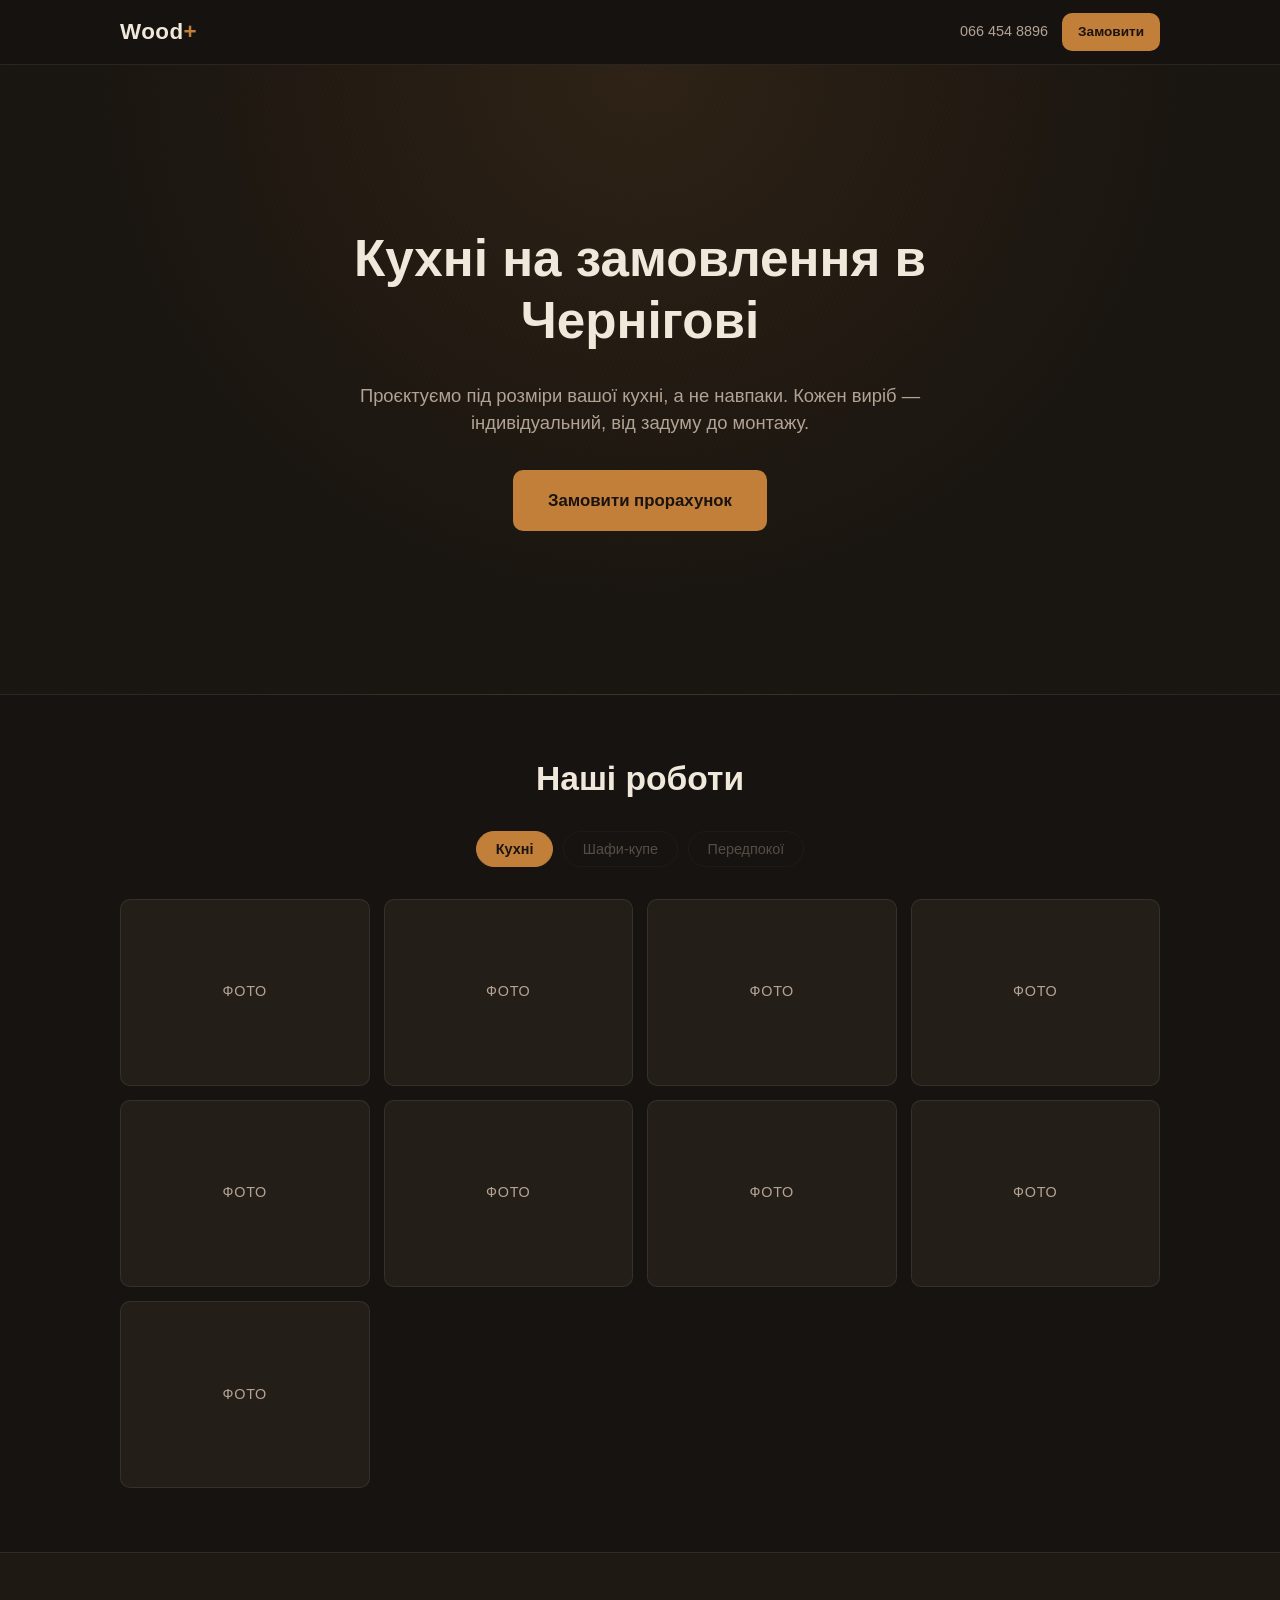
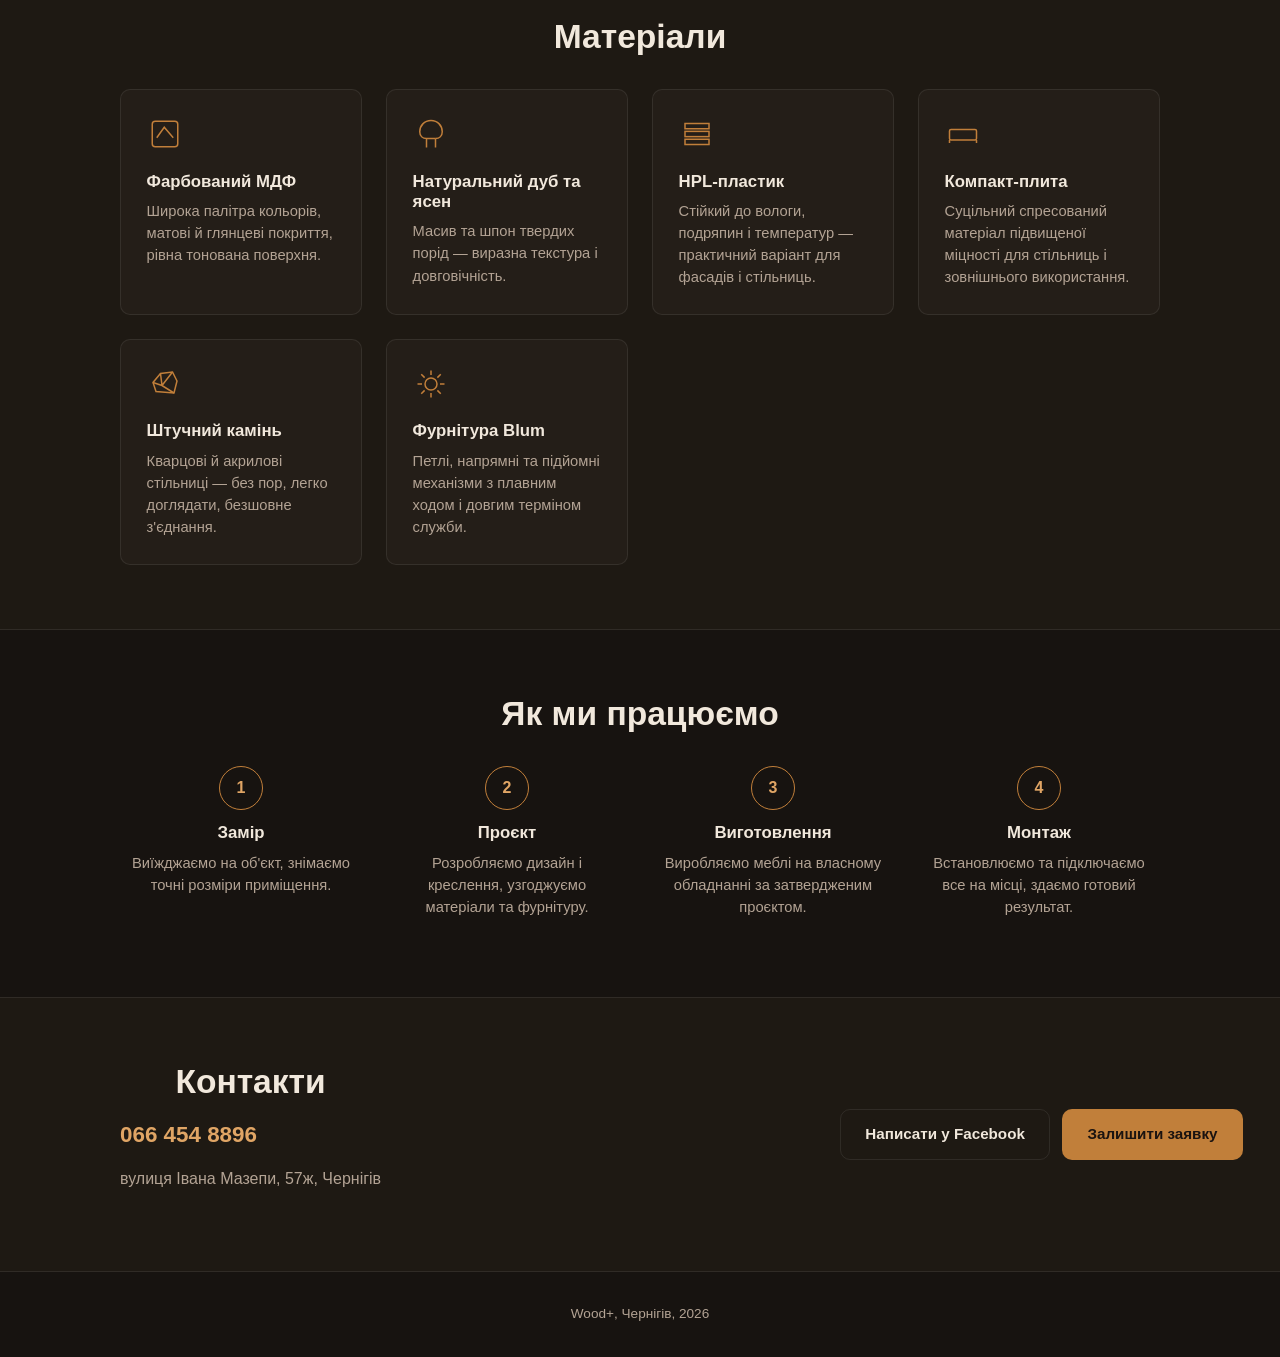
==== index.html @ f794be21 "Initial commit: Wood+ landing page" ====
<!DOCTYPE html>
<html lang="uk">
<head>
<meta charset="UTF-8">
<meta name="viewport" content="width=device-width, initial-scale=1.0">
<title>Кухні на замовлення Чернігів | Wood+</title>
<meta name="description" content="Wood+ — меблева майстерня в Чернігові. Кухні на замовлення: індивідуальний проєкт, заміри, виготовлення та монтаж під ключ.">

<!-- Open Graph: замініть og:url на фінальну адресу GitHub Pages після публікації -->
<meta property="og:title" content="Кухні на замовлення Чернігів | Wood+">
<meta property="og:description" content="Меблева майстерня Wood+ у Чернігові. Кухні на замовлення: індивідуальний проєкт під ваш простір.">
<meta property="og:type" content="website">
<meta property="og:locale" content="uk_UA">
<meta property="og:image" content="images/og-cover.jpg">

<link rel="stylesheet" href="style.css">
</head>
<body>

<header class="site-header">
  <div class="wrap header-inner">
    <a href="#top" class="logo">Wood<span class="accent">+</span></a>
    <div class="header-actions">
      <a href="tel:+380664548896" class="phone-link">066 454 8896</a>
      <a href="#contact" class="btn btn-accent btn-small">Замовити</a>
    </div>
  </div>
</header>

<main id="top">

  <section class="hero">
    <div class="wrap hero-inner">
      <h1>Кухні на замовлення в Чернігові</h1>
      <p class="hero-sub">Проєктуємо під розміри вашої кухні, а не навпаки. Кожен виріб — індивідуальний, від задуму до монтажу.</p>
      <a href="#contact" class="btn btn-accent btn-large">Замовити прорахунок</a>
    </div>
  </section>

  <section class="section" id="works">
    <div class="wrap">
      <h2>Наші роботи</h2>

      <div class="filter-bar" role="tablist" aria-label="Категорії робіт">
        <button type="button" class="filter-btn is-active" data-category="kitchen">Кухні</button>
        <button type="button" class="filter-btn" data-category="cabinets" disabled title="Розділ незабаром">Шафи-купе</button>
        <button type="button" class="filter-btn" data-category="hallways" disabled title="Розділ незабаром">Передпокої</button>
      </div>

      <div class="gallery-grid" id="galleryGrid"></div>
    </div>
  </section>

  <section class="section section-alt" id="materials">
    <div class="wrap">
      <h2>Матеріали</h2>
      <div class="materials-grid">

        <div class="material-card">
          <svg class="material-icon" viewBox="0 0 48 48" fill="none" stroke="currentColor" stroke-width="2">
            <rect x="7" y="7" width="34" height="34" rx="4"/>
            <path d="M13 29 L23 15 L35 29" />
          </svg>
          <h3>Фарбований МДФ</h3>
          <p>Широка палітра кольорів, матові й глянцеві покриття, рівна тонована поверхня.</p>
        </div>

        <div class="material-card">
          <svg class="material-icon" viewBox="0 0 48 48" fill="none" stroke="currentColor" stroke-width="2">
            <path d="M24 6 C15 6 9 13 9 21 C9 27 13 30 18 30 L18 42 M30 30 L30 42 M18 30 L30 30"/>
            <path d="M24 6 C33 6 39 13 39 21 C39 27 35 30 30 30"/>
          </svg>
          <h3>Натуральний дуб та ясен</h3>
          <p>Масив та шпон твердих порід — виразна текстура і довговічність.</p>
        </div>

        <div class="material-card">
          <svg class="material-icon" viewBox="0 0 48 48" fill="none" stroke="currentColor" stroke-width="2">
            <rect x="8" y="10" width="32" height="7"/>
            <rect x="8" y="20.5" width="32" height="7"/>
            <rect x="8" y="31" width="32" height="7"/>
          </svg>
          <h3>HPL-пластик</h3>
          <p>Стійкий до вологи, подряпин і температур — практичний варіант для фасадів і стільниць.</p>
        </div>

        <div class="material-card">
          <svg class="material-icon" viewBox="0 0 48 48" fill="none" stroke="currentColor" stroke-width="2">
            <rect x="6" y="18" width="36" height="14" rx="2"/>
            <path d="M6 32 L6 36 M42 32 L42 36"/>
          </svg>
          <h3>Компакт-плита</h3>
          <p>Суцільний спресований матеріал підвищеної міцності для стільниць і зовнішнього використання.</p>
        </div>

        <div class="material-card">
          <svg class="material-icon" viewBox="0 0 48 48" fill="none" stroke="currentColor" stroke-width="2">
            <path d="M12 34 L8 22 L18 10 L34 8 L40 20 L36 36 Z"/>
            <path d="M8 22 L20 26 L36 36 M18 10 L20 26 M34 8 L20 26"/>
          </svg>
          <h3>Штучний камінь</h3>
          <p>Кварцові й акрилові стільниці — без пор, легко доглядати, безшовне з'єднання.</p>
        </div>

        <div class="material-card">
          <svg class="material-icon" viewBox="0 0 48 48" fill="none" stroke="currentColor" stroke-width="2">
            <circle cx="24" cy="24" r="8"/>
            <path d="M24 6 L24 12 M24 36 L24 42 M6 24 L12 24 M36 24 L42 24 M11 11 L15.5 15.5 M32.5 32.5 L37 37 M37 11 L32.5 15.5 M15.5 32.5 L11 37"/>
          </svg>
          <h3>Фурнітура Blum</h3>
          <p>Петлі, напрямні та підйомні механізми з плавним ходом і довгим терміном служби.</p>
        </div>

      </div>
    </div>
  </section>

  <section class="section" id="process">
    <div class="wrap">
      <h2>Як ми працюємо</h2>
      <ol class="steps">
        <li class="step">
          <span class="step-num">1</span>
          <h3>Замір</h3>
          <p>Виїжджаємо на об'єкт, знімаємо точні розміри приміщення.</p>
        </li>
        <li class="step">
          <span class="step-num">2</span>
          <h3>Проєкт</h3>
          <p>Розробляємо дизайн і креслення, узгоджуємо матеріали та фурнітуру.</p>
        </li>
        <li class="step">
          <span class="step-num">3</span>
          <h3>Виготовлення</h3>
          <p>Виробляємо меблі на власному обладнанні за затвердженим проєктом.</p>
        </li>
        <li class="step">
          <span class="step-num">4</span>
          <h3>Монтаж</h3>
          <p>Встановлюємо та підключаємо все на місці, здаємо готовий результат.</p>
        </li>
      </ol>
    </div>
  </section>

  <section class="section section-alt" id="contact">
    <div class="wrap contact-inner">
      <div class="contact-info">
        <h2>Контакти</h2>
        <p><a href="tel:+380664548896" class="contact-phone">066 454 8896</a></p>
        <p class="contact-address">вулиця Івана Мазепи, 57ж, Чернігів</p>
      </div>
      <div class="contact-actions">
        <a href="https://www.facebook.com/profile.php?id=100065492979394" target="_blank" rel="noopener" class="btn btn-outline">Написати у Facebook</a>
        <a href="https://forms.gle/1YgUfyLPK2hB9M4S6" target="_blank" rel="noopener" class="btn btn-accent">Залишити заявку</a>
      </div>
    </div>
  </section>

</main>

<footer class="site-footer">
  <div class="wrap">
    <p>Wood+, Чернігів, <span id="year"></span></p>
  </div>
</footer>

<div class="lightbox" id="lightbox" aria-hidden="true">
  <button type="button" class="lightbox-close" id="lightboxClose" aria-label="Закрити">
    <svg viewBox="0 0 24 24" fill="none" stroke="currentColor" stroke-width="2"><path d="M5 5 L19 19 M19 5 L5 19"/></svg>
  </button>
  <div class="lightbox-content" id="lightboxContent"></div>
</div>

<script src="script.js"></script>
</body>
</html>
---- style.css ----
:root {
  --bg: #171310;
  --bg-alt: #1e1913;
  --surface: #241e18;
  --border: rgba(255, 255, 255, 0.08);
  --text: #f1e8dc;
  --text-muted: #b3a394;
  --accent: #c17f3a;
  --accent-dark: #9c6329;
  --accent-light: #e0a565;
  --radius: 10px;
  --font: -apple-system, BlinkMacSystemFont, "Segoe UI", Roboto, Helvetica, Arial, sans-serif;
}

* {
  box-sizing: border-box;
}

html {
  scroll-behavior: smooth;
}

body {
  margin: 0;
  font-family: var(--font);
  background: var(--bg);
  color: var(--text);
  line-height: 1.5;
  -webkit-font-smoothing: antialiased;
}

img {
  max-width: 100%;
  display: block;
}

a {
  color: inherit;
}

h1, h2, h3 {
  font-weight: 600;
  line-height: 1.2;
  margin: 0 0 0.5em;
}

h2 {
  font-size: 1.75rem;
  text-align: center;
  margin-bottom: 2rem;
}

p {
  margin: 0 0 1em;
  color: var(--text-muted);
}

.wrap {
  max-width: 1080px;
  margin: 0 auto;
  padding: 0 20px;
}

/* Buttons */

.btn {
  display: inline-block;
  padding: 0.85em 1.6em;
  border-radius: var(--radius);
  text-decoration: none;
  font-weight: 600;
  font-size: 0.95rem;
  border: 1px solid transparent;
  cursor: pointer;
  transition: transform 0.15s ease, background 0.15s ease, border-color 0.15s ease;
  white-space: nowrap;
}

.btn:active {
  transform: scale(0.98);
}

.btn-accent {
  background: var(--accent);
  color: #1a1310;
}

.btn-accent:hover {
  background: var(--accent-light);
}

.btn-outline {
  background: transparent;
  border-color: var(--border);
  color: var(--text);
}

.btn-outline:hover {
  border-color: var(--accent);
  color: var(--accent-light);
}

.btn-small {
  padding: 0.55em 1.1em;
  font-size: 0.85rem;
}

.btn-large {
  padding: 1em 2em;
  font-size: 1.05rem;
}

/* Header */

.site-header {
  position: sticky;
  top: 0;
  z-index: 20;
  background: rgba(23, 19, 16, 0.9);
  backdrop-filter: blur(8px);
  border-bottom: 1px solid var(--border);
}

.header-inner {
  display: flex;
  align-items: center;
  justify-content: space-between;
  height: 64px;
}

.logo {
  font-size: 1.4rem;
  font-weight: 700;
  text-decoration: none;
  color: var(--text);
  letter-spacing: 0.02em;
}

.logo .accent {
  color: var(--accent);
}

.header-actions {
  display: flex;
  align-items: center;
  gap: 14px;
}

.phone-link {
  text-decoration: none;
  color: var(--text-muted);
  font-size: 0.9rem;
  display: none;
}

/* Hero */

.hero {
  min-height: 70vh;
  display: flex;
  align-items: center;
  background:
    radial-gradient(ellipse at top, rgba(193, 127, 58, 0.12), transparent 60%),
    repeating-linear-gradient(115deg, #1b1611 0px, #1b1611 2px, #191510 2px, #191510 4px);
  border-bottom: 1px solid var(--border);
  padding: 4rem 0;
}

.hero-inner {
  text-align: center;
  max-width: 720px;
}

.hero h1 {
  font-size: 2.1rem;
  margin-bottom: 0.6em;
}

.hero-sub {
  font-size: 1.05rem;
  margin-bottom: 1.8em;
}

/* Sections */

.section {
  padding: 4rem 0;
}

.section-alt {
  background: var(--bg-alt);
  border-top: 1px solid var(--border);
  border-bottom: 1px solid var(--border);
}

/* Gallery */

.filter-bar {
  display: flex;
  justify-content: center;
  gap: 10px;
  flex-wrap: wrap;
  margin-bottom: 2rem;
}

.filter-btn {
  padding: 0.6em 1.3em;
  border-radius: 999px;
  border: 1px solid var(--border);
  background: transparent;
  color: var(--text-muted);
  font-size: 0.9rem;
  font-family: inherit;
  cursor: pointer;
}

.filter-btn.is-active {
  background: var(--accent);
  border-color: var(--accent);
  color: #1a1310;
  font-weight: 600;
}

.filter-btn:disabled {
  opacity: 0.4;
  cursor: not-allowed;
}

.gallery-grid {
  display: grid;
  grid-template-columns: repeat(auto-fill, minmax(240px, 1fr));
  gap: 14px;
}

.gallery-item {
  position: relative;
  aspect-ratio: 4 / 3;
  background: var(--surface);
  border: 1px solid var(--border);
  border-radius: var(--radius);
  overflow: hidden;
  cursor: pointer;
}

.gallery-item img {
  width: 100%;
  height: 100%;
  object-fit: cover;
}

.gallery-item .placeholder-label {
  position: absolute;
  inset: 0;
  display: none;
  align-items: center;
  justify-content: center;
  color: var(--text-muted);
  font-size: 0.9rem;
  letter-spacing: 0.05em;
  text-transform: uppercase;
}

.gallery-item.img-missing img {
  display: none;
}

.gallery-item.img-missing .placeholder-label {
  display: flex;
}

/* Materials */

.materials-grid {
  display: grid;
  grid-template-columns: repeat(auto-fit, minmax(220px, 1fr));
  gap: 1.5rem;
}

.material-card {
  background: var(--surface);
  border: 1px solid var(--border);
  border-radius: var(--radius);
  padding: 1.6rem;
}

.material-icon {
  width: 36px;
  height: 36px;
  color: var(--accent);
  margin-bottom: 0.8rem;
}

.material-card h3 {
  font-size: 1.05rem;
}

.material-card p {
  font-size: 0.92rem;
  margin-bottom: 0;
}

/* Steps */

.steps {
  list-style: none;
  margin: 0;
  padding: 0;
  display: grid;
  grid-template-columns: repeat(auto-fit, minmax(200px, 1fr));
  gap: 1.5rem;
}

.step {
  text-align: center;
  padding: 0 0.5rem;
}

.step-num {
  display: inline-flex;
  align-items: center;
  justify-content: center;
  width: 44px;
  height: 44px;
  border-radius: 50%;
  border: 1px solid var(--accent);
  color: var(--accent-light);
  font-weight: 700;
  margin-bottom: 0.8rem;
}

.step h3 {
  font-size: 1.05rem;
}

.step p {
  font-size: 0.92rem;
}

/* Contact */

.contact-inner {
  display: flex;
  flex-direction: column;
  gap: 2rem;
  align-items: center;
  text-align: center;
}

.contact-info h2 {
  margin-bottom: 1rem;
}

.contact-phone {
  font-size: 1.4rem;
  font-weight: 700;
  text-decoration: none;
  color: var(--accent-light);
}

.contact-address {
  color: var(--text-muted);
}

.contact-actions {
  display: flex;
  flex-direction: column;
  gap: 12px;
  width: 100%;
  max-width: 320px;
}

/* Footer */

.site-footer {
  padding: 2rem 0;
  text-align: center;
  color: var(--text-muted);
  font-size: 0.85rem;
}

.site-footer p {
  margin: 0;
  color: var(--text-muted);
}

/* Lightbox */

.lightbox {
  position: fixed;
  inset: 0;
  z-index: 50;
  background: rgba(10, 8, 6, 0.92);
  display: none;
  align-items: center;
  justify-content: center;
  padding: 24px;
}

.lightbox.is-open {
  display: flex;
}

.lightbox-content {
  max-width: 100%;
  max-height: 100%;
  display: flex;
  align-items: center;
  justify-content: center;
}

.lightbox-content img {
  max-width: 90vw;
  max-height: 85vh;
  border-radius: 8px;
  object-fit: contain;
}

.lightbox-content .placeholder-label {
  color: var(--text-muted);
  font-size: 1.1rem;
  text-transform: uppercase;
  letter-spacing: 0.05em;
}

.lightbox-close {
  position: absolute;
  top: 20px;
  right: 20px;
  width: 40px;
  height: 40px;
  border-radius: 50%;
  border: 1px solid var(--border);
  background: rgba(255, 255, 255, 0.05);
  color: var(--text);
  cursor: pointer;
  display: flex;
  align-items: center;
  justify-content: center;
}

.lightbox-close svg {
  width: 18px;
  height: 18px;
}

/* Responsive */

@media (min-width: 600px) {
  .phone-link {
    display: inline-block;
  }

  .hero h1 {
    font-size: 2.6rem;
  }

  .contact-inner {
    flex-direction: row;
    justify-content: space-between;
    text-align: left;
  }

  .contact-actions {
    flex-direction: row;
  }
}

@media (min-width: 1000px) {
  .hero h1 {
    font-size: 3.2rem;
  }

  .hero-sub {
    font-size: 1.15rem;
  }

  h2 {
    font-size: 2.1rem;
  }
}
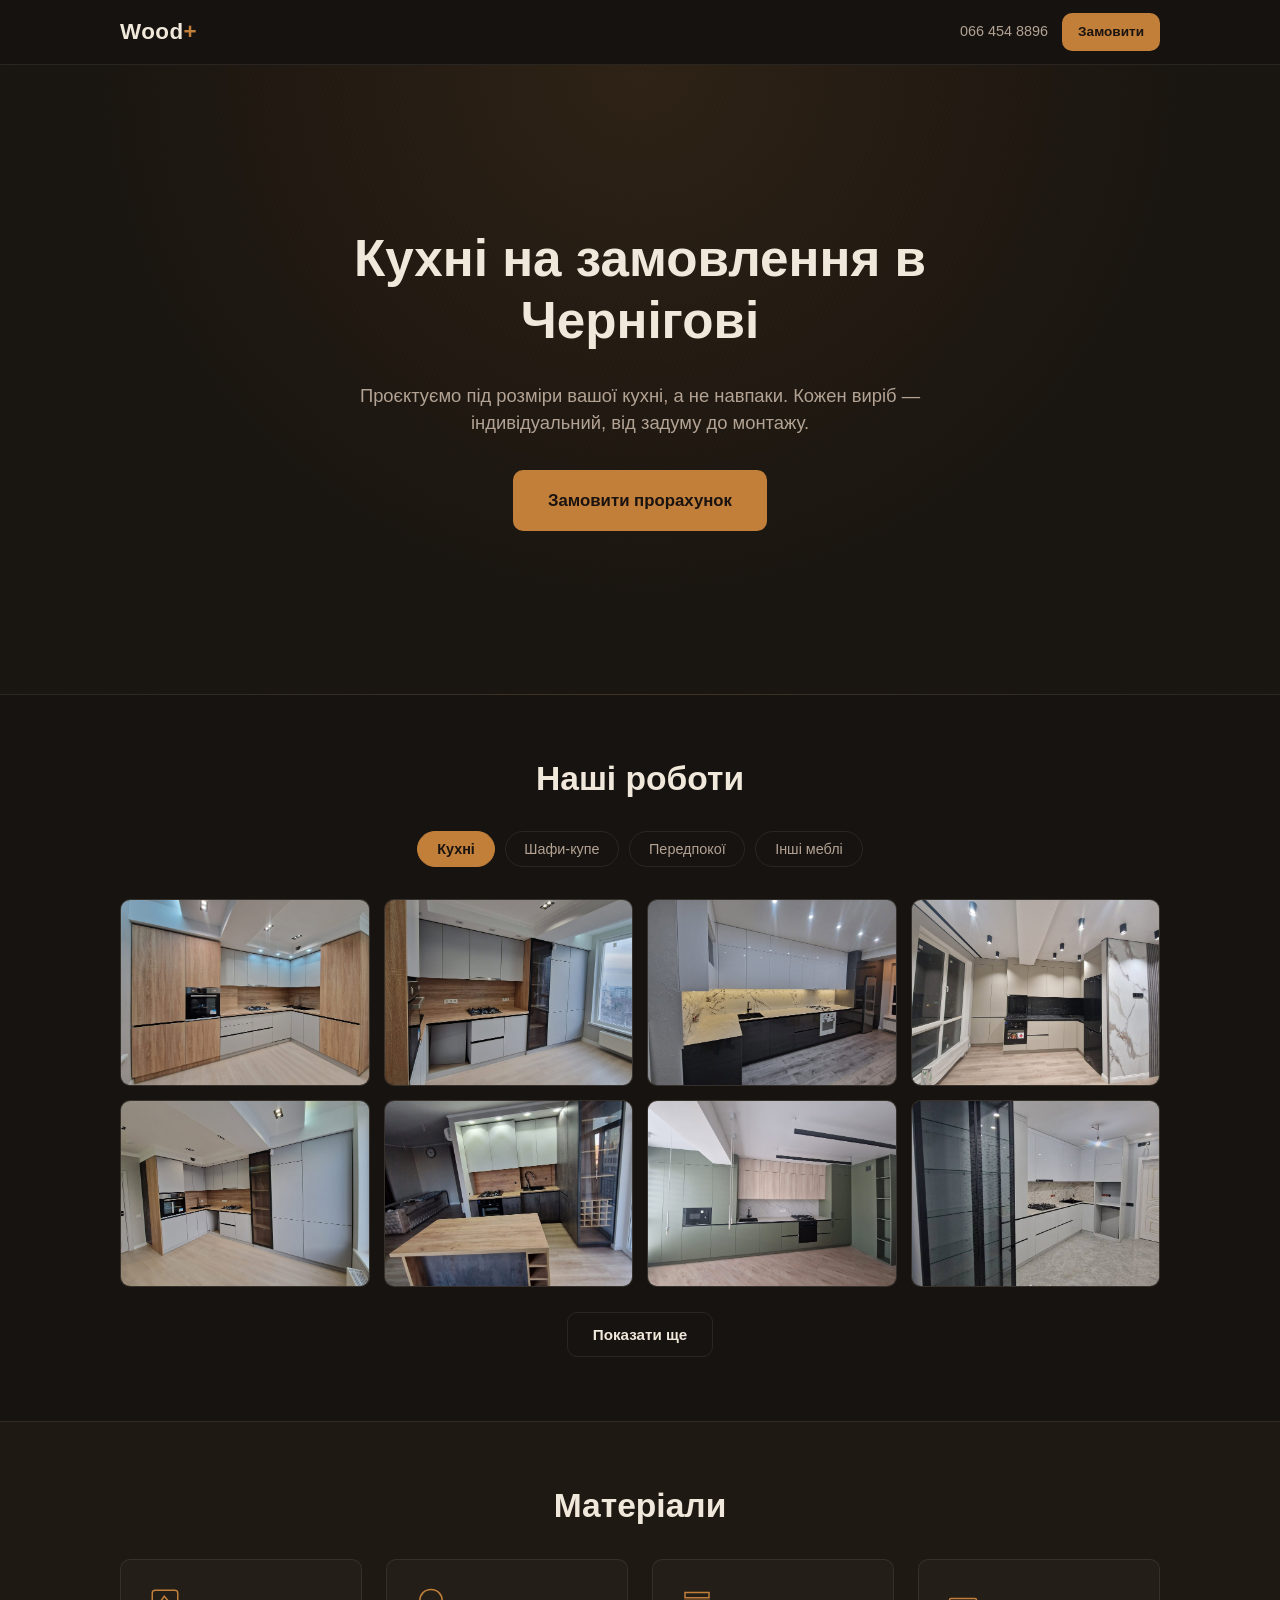
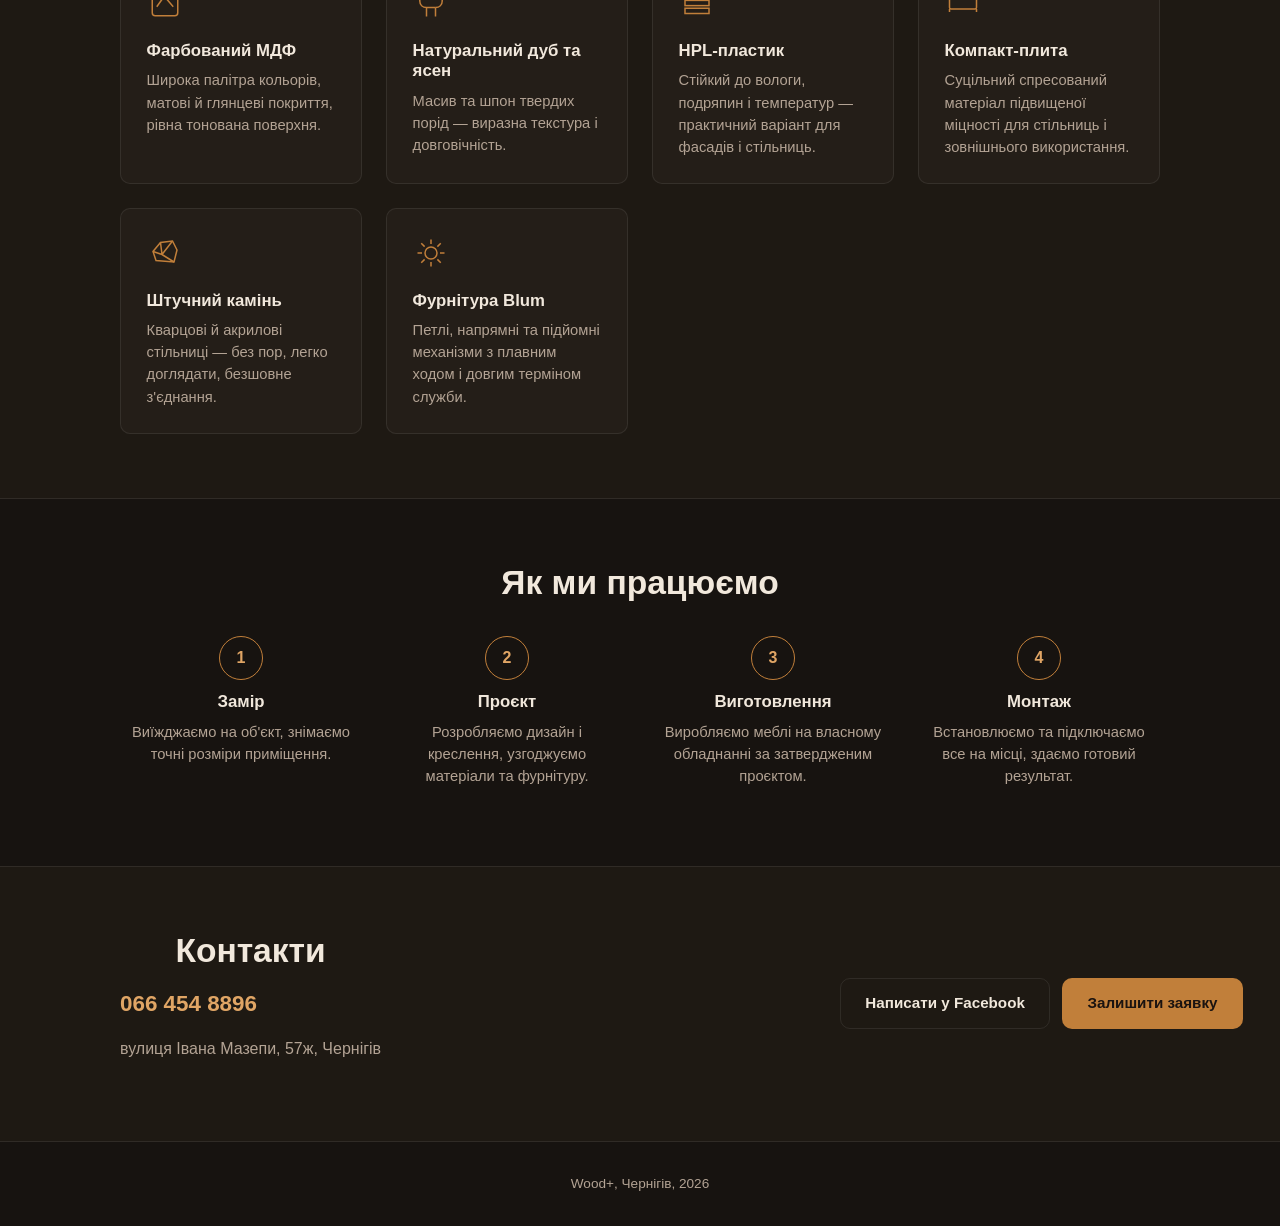
==== commit cfd5a140: "Add gallery photos for all 4 categories Kitchen, wardrobe, hallway and other furniture photos proces" ====
--- a/index.html
+++ b/index.html
@@ -22,7 +22,7 @@
     <a href="#top" class="logo">Wood<span class="accent">+</span></a>
     <div class="header-actions">
       <a href="tel:+380664548896" class="phone-link">066 454 8896</a>
-      <a href="#contact" class="btn btn-accent btn-small">Замовити</a>
+      <a href="https://forms.gle/1YgUfyLPK2hB9M4S6" target="_blank" rel="noopener" class="btn btn-accent btn-small">Замовити</a>
     </div>
   </div>
 </header>
@@ -33,7 +33,7 @@
     <div class="wrap hero-inner">
       <h1>Кухні на замовлення в Чернігові</h1>
       <p class="hero-sub">Проєктуємо під розміри вашої кухні, а не навпаки. Кожен виріб — індивідуальний, від задуму до монтажу.</p>
-      <a href="#contact" class="btn btn-accent btn-large">Замовити прорахунок</a>
+      <a href="https://forms.gle/1YgUfyLPK2hB9M4S6" target="_blank" rel="noopener" class="btn btn-accent btn-large">Замовити прорахунок</a>
     </div>
   </section>
 
@@ -43,8 +43,9 @@
 
       <div class="filter-bar" role="tablist" aria-label="Категорії робіт">
         <button type="button" class="filter-btn is-active" data-category="kitchen">Кухні</button>
-        <button type="button" class="filter-btn" data-category="cabinets" disabled title="Розділ незабаром">Шафи-купе</button>
-        <button type="button" class="filter-btn" data-category="hallways" disabled title="Розділ незабаром">Передпокої</button>
+        <button type="button" class="filter-btn" data-category="wardrobe">Шафи-купе</button>
+        <button type="button" class="filter-btn" data-category="hallway">Передпокої</button>
+        <button type="button" class="filter-btn" data-category="other">Інші меблі</button>
       </div>
 
       <div class="gallery-grid" id="galleryGrid"></div>
--- a/style.css
+++ b/style.css
@@ -268,6 +268,11 @@
   display: flex;
 }
 
+.show-more-btn {
+  display: block;
+  margin: 1.6rem auto 0;
+}
+
 /* Materials */
 
 .materials-grid {
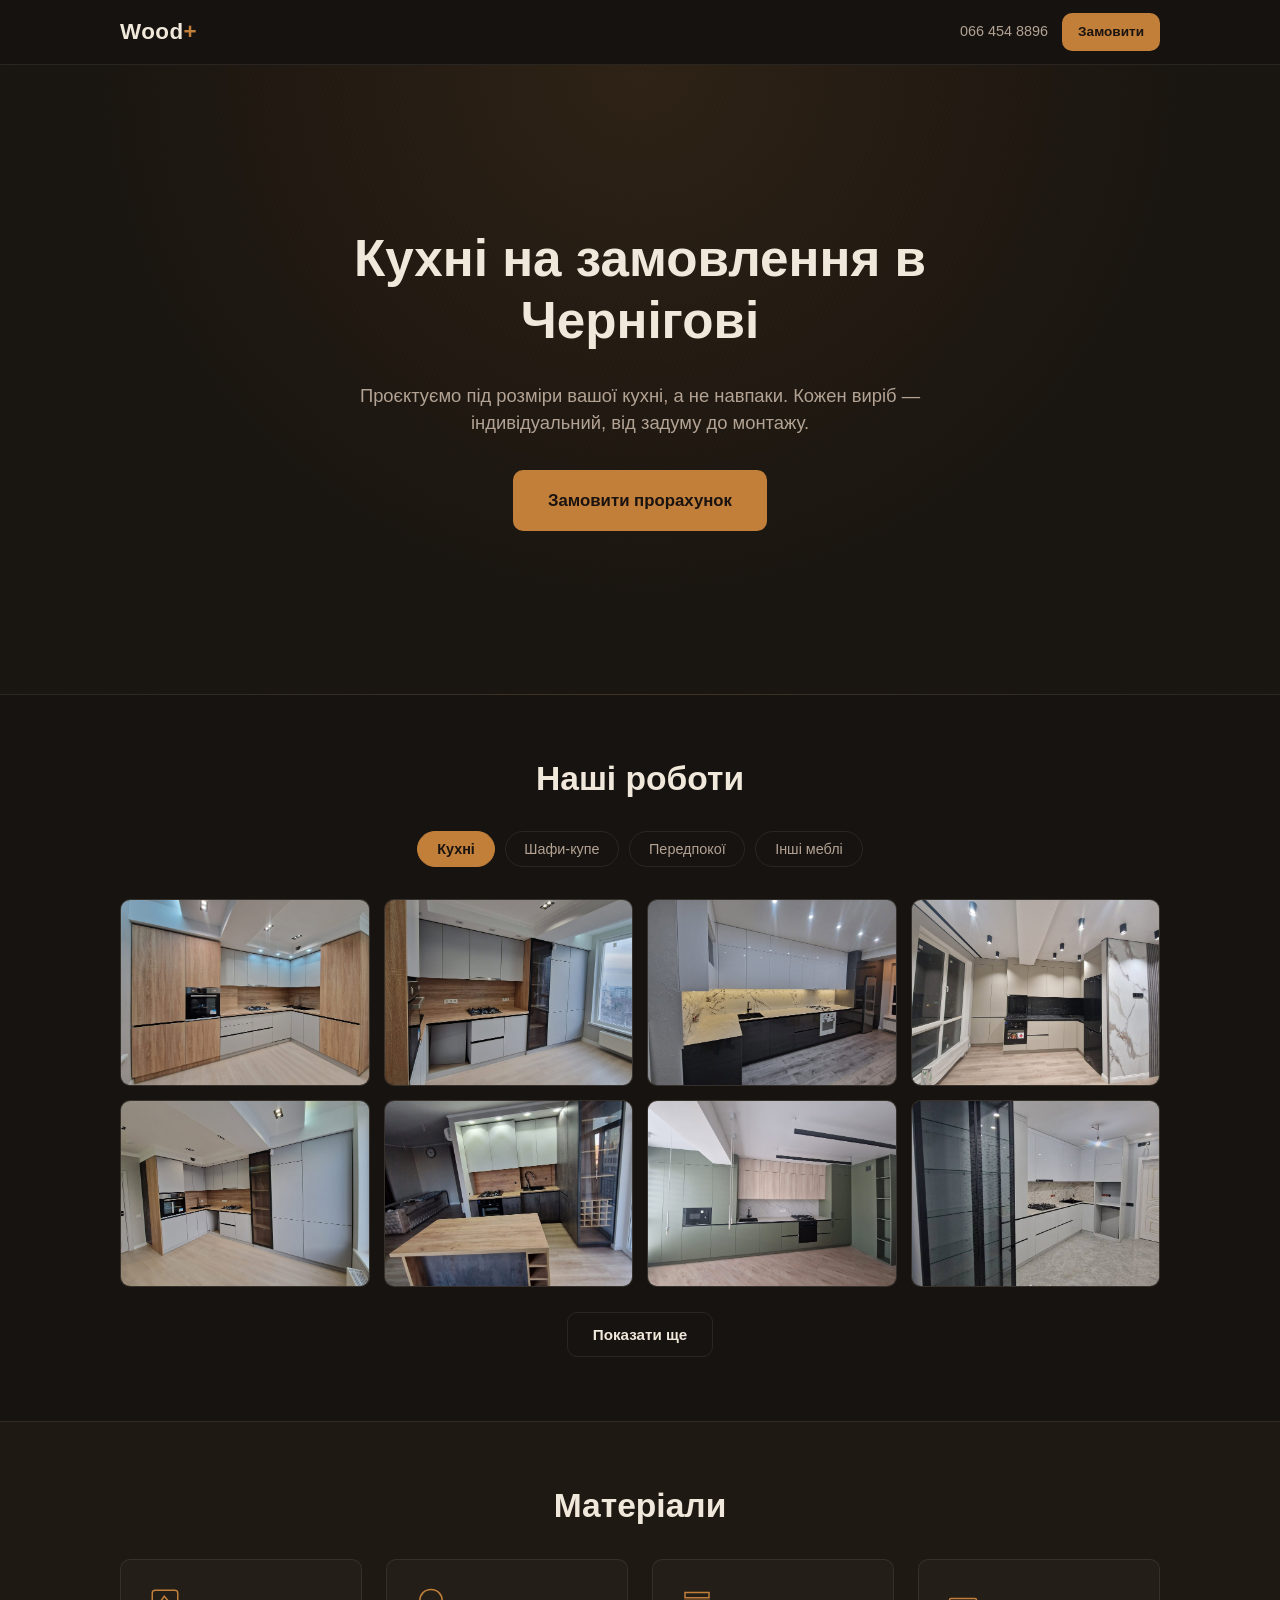
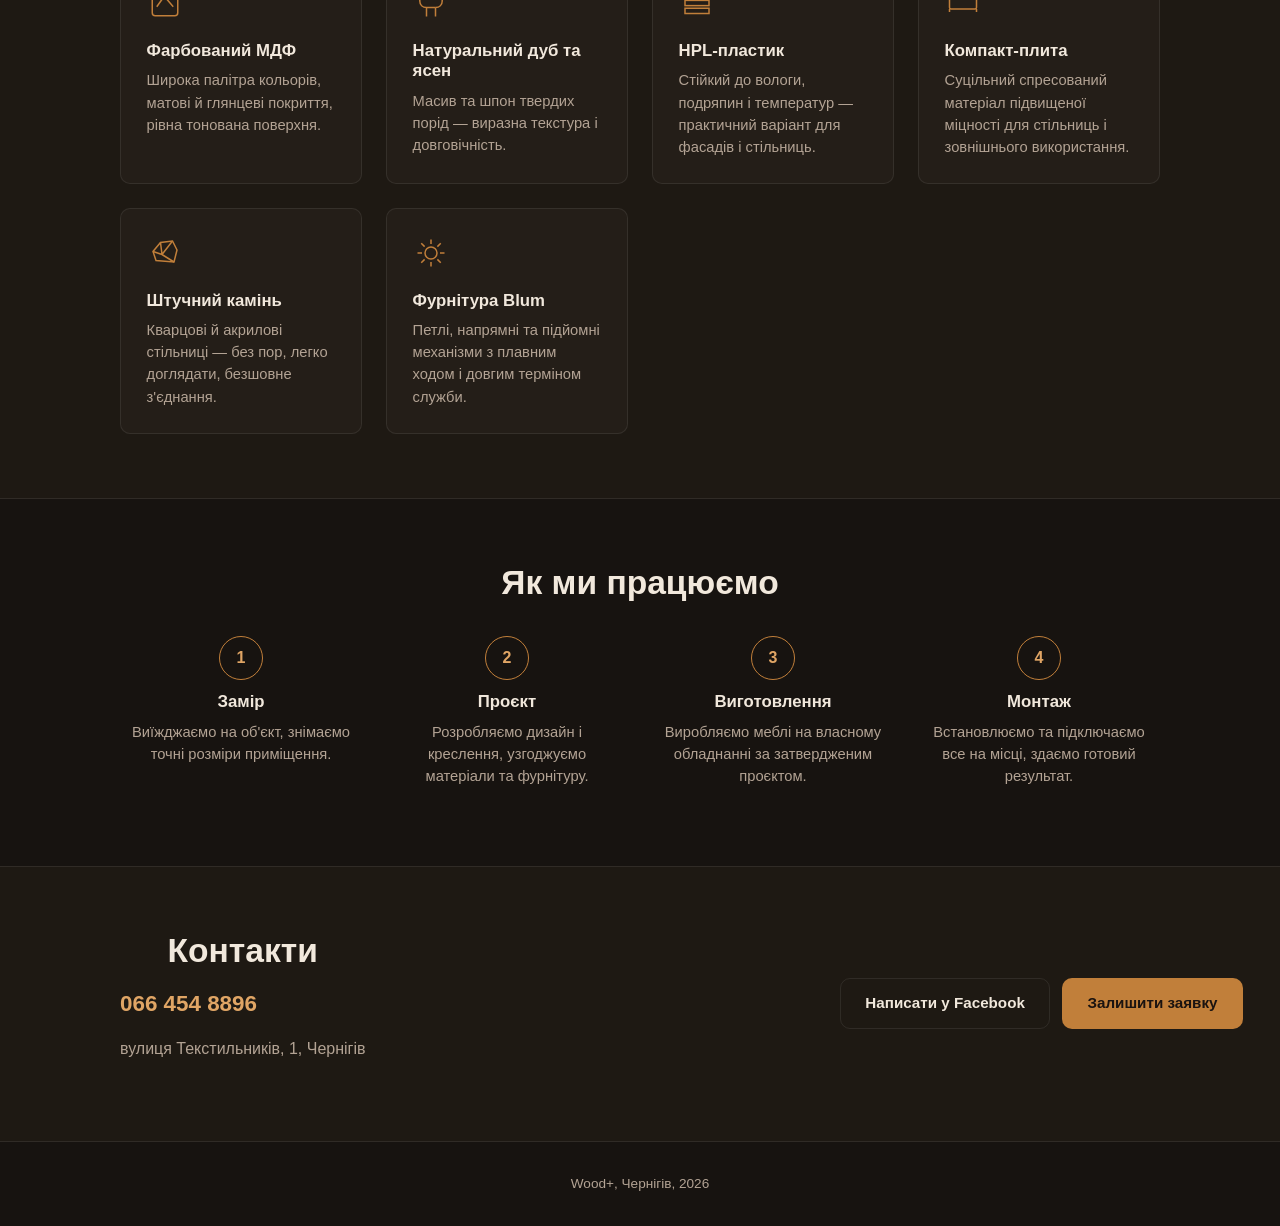
==== commit 6dab5994: "Update index.html" ====
--- a/index.html
+++ b/index.html
@@ -149,7 +149,7 @@
       <div class="contact-info">
         <h2>Контакти</h2>
         <p><a href="tel:+380664548896" class="contact-phone">066 454 8896</a></p>
-        <p class="contact-address">вулиця Івана Мазепи, 57ж, Чернігів</p>
+        <p class="contact-address">вулиця Текстильників, 1, Чернігів</p>
       </div>
       <div class="contact-actions">
         <a href="https://www.facebook.com/profile.php?id=100065492979394" target="_blank" rel="noopener" class="btn btn-outline">Написати у Facebook</a>
